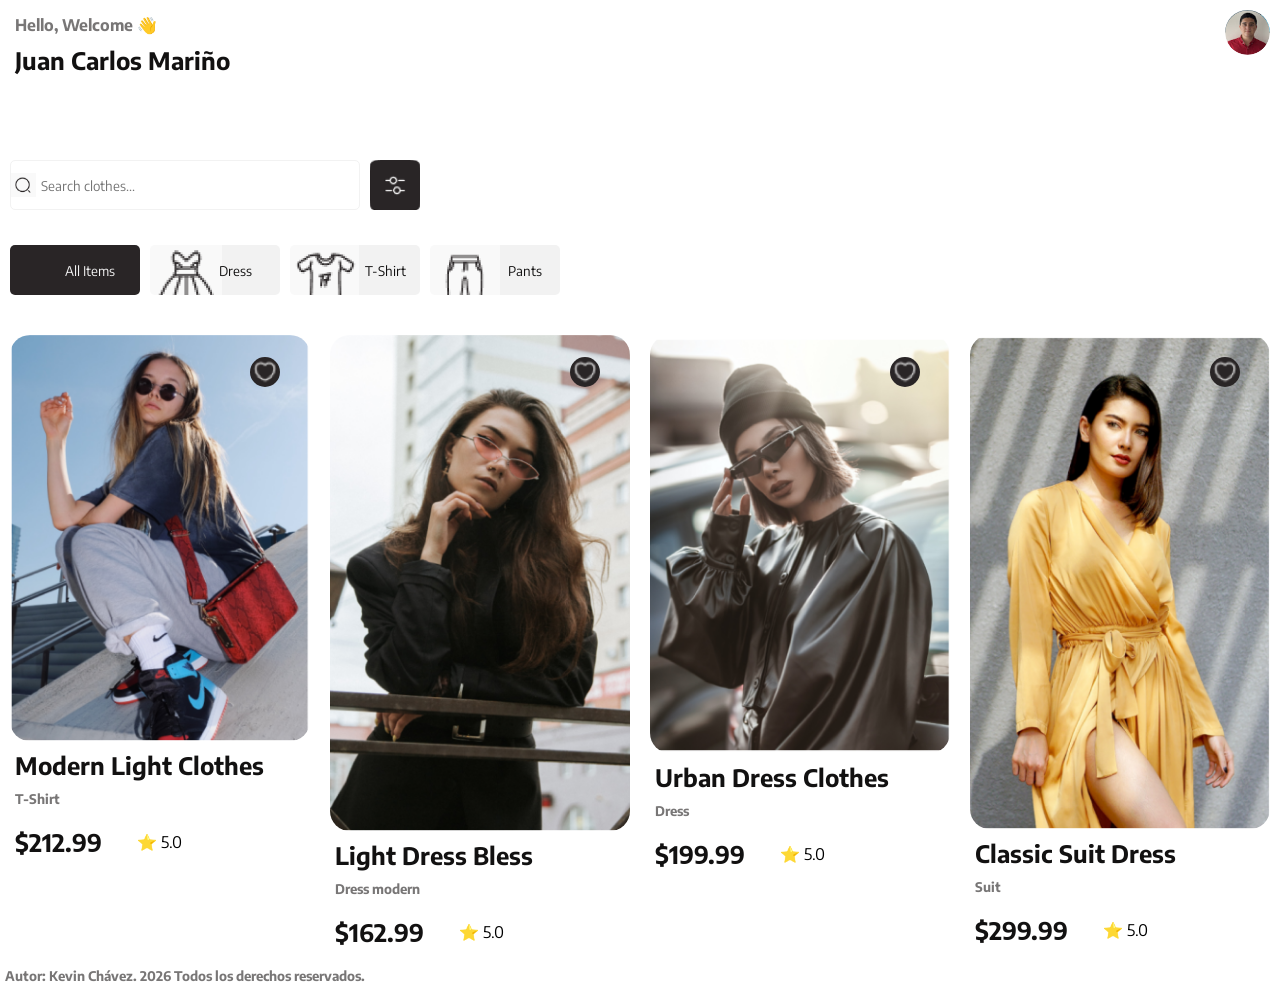
==== index.html @ 555eacb0 "feat: :sparkles: Se añade contenido a sitio de checkout" ====
<!DOCTYPE html>
<html lang="en">
<head>
    <meta charset="UTF-8">
    <meta name="viewport" content="width=device-width, initial-scale=1.0">
    <title>AppEcommerce</title>
    <link rel="stylesheet" href="css/style.css">
</head>
<body>
    <header class="encabezado">
        <div class="bienvenida" id="inicio">
            <h4>Hello, Welcome &#128075;</h4>
            <h2>Juan Carlos Mariño</h2>
        </div>
        <div class="usuario">
            <img src="storage/img/login.png">
        </div>
        <nav>
        <!--<ul class="menu">
                <li><a href="#inicio"><img src="storage/img/inicio.png"></a></li>
                <li><a href="views/checkout.html"><img src="storage/img/checkout.png"></a></li>
                <li><a href="#inicio"><img src="storage/img/favMenu.png"></a></li>
                <li><a href="#contacto"><img src="storage/img/perfil.png"></a></li>
            </ul>-->
        </nav>
    </header>
    <main>
        <section class="filtros">
                <input type="text" placeholder="Search clothes...">
                <button><img src="storage/img/filter.png"></button>
        </section>
        <section class="categorias">
            <button class="all">All Items</button>
            <button class="dress">Dress</button>
            <button class="tshirt">T-Shirt</button>
            <button class="pants">Pants</button>
        </section>
        <section class="catalogo">
            <article class="producto">
                <div class="favorito"></div>
                <a href="views/detail.html"><img src="storage/img/imagen1.png"></a>
                <h2>Modern Light Clothes</h2>
                <h5>T-Shirt</h5>
                <div>
                    <h2>$212.99</h2>
                    <p>&#11088; 5.0</p>
                </div>
            </article>
            <article class="producto">
                <div class="favorito"></div>
                <a href="views/detail.html"><img src="storage/img/imagen2.png"></a>
                <h2>Light Dress Bless</h2>
                <h5>Dress modern</h5>
                <div>
                    <h2>$162.99</h2>
                    <p>&#11088; 5.0</p>
                </div>
            </article>
            <article class="producto">
                <div class="favorito"></div>
                <a href="views/detail.html"><img src="storage/img/imagen3.png"></a>
                <h2>Urban Dress Clothes</h2>
                <h5>Dress</h5>
                <div>
                    <h2>$199.99</h2>
                    <p>&#11088; 5.0</p>
                </div>
            </article>
            <article class="producto">
                <div class="favorito"></div>
                <a href="views/detail.html"><img src="storage/img/imagen4.png"></a>
                <h2>Classic Suit Dress</h2>
                <h5>Suit</h5>
                <div>
                    <h2>$299.99</h2>
                    <p>&#11088; 5.0</p>
                </div>
            </article>
        </section>
        
        <footer>
            <h5>Autor: Kevin Chávez. 2026 Todos los derechos reservados.</h5>
        </footer>
    </main>
</body>
</html>
---- css/style.css ----
@import url(variables.css);

* {
    margin: 0px;
    padding: 0px;
    box-sizing: border-box;
}

body {
    font-family: var(--font);
    background-color: white;
}

h2 {
    color: var(--color05);
    padding: 5px;
}

h4 {
    color: var(--color02);
    padding: 5px;
}

h5 {
    color: var(--color02);
    padding: 5px;
}

header {
    display: grid;
    grid-template-columns: repeat(2, 1fr);
}

header div {
    display: flex;
    flex-direction: column;
    margin: 10px;
}

.usuario {
    align-items:end;
}

.usuario img {
    width: 45px;
    border-radius: 50%;
}

nav {
    display: flex;
    justify-content: end;
    align-items: center;
    margin: 10px;
    position:sticky;
    top: 90%;
    right: 0;
    justify-content: space-between;
    padding: 20px;
    z-index: 100;
}

menu {
    list-style-type: none;
    display: flex;
    gap: 20px;
}

.filtros {
    display: flex;
    gap: 10px;
    margin: 10px;
}

.filtros input {
    border: 1px solid;
    border-color: var(--color04);
    border-radius: 5px;
    padding: 8px;
    padding-left: 30px;
    background-image: url('../storage/img/lupa.png') ;
    background-size: 25px;
    background-repeat: no-repeat;
    background-position: left center;
    width: 100%;
    height: 50px;
    font-family: var(--font);
}

.filtros button {
    border: none;
    border-radius: 5px;
    cursor: pointer;
    width: 50px;
    height: 50px;
    background-color: var(--color01);
    align-items: center;
}

.filtros button img {
    width: 50px;
    height: 50px;
}

.categorias {
    display: flex;
    gap: 10px;
    margin: 10px;
    padding-top: 25px;
}

.categorias button {
    border: none;
    border-radius: 5px;
    cursor: pointer;
    width: 130px;
    height: 50px;
    font-family: var(--font);
    
}

.all {
    background-color: var(--color01);
    color: var(--color04);
    background-image: url('../storage/img/all.png');
    background-repeat: no-repeat;
    padding-left: 30px;
}

.dress {
    background-color: var(--color04);
    color: var(--color05);
    background-image: url('../storage/img/dress.png');
    background-repeat: no-repeat;
    padding-left: 40px;
}

.tshirt {
    background-color: var(--color04);
    color: var(--color05);
    background-image: url('../storage/img/shirt.png');
    background-repeat: no-repeat;
    padding-left: 60px;
}

.pants {
    background-color: var(--color04);
    color: var(--color05);
    background-image: url('../storage/img/pants.png');
    background-repeat: no-repeat;
    padding-left: 60px;
}

.catalogo {
    display: grid;
    grid-template-columns: repeat(2, 1fr);
    gap: 20px;
    margin: 10px;
}

.producto {
    display: flex;
    flex-direction: column;
    border-radius: 15px;
}

.producto img {
    width: 100%;
    border-radius: 20px;
}

.producto div {
    display: flex;
    align-items: center;
    gap: 30px;
    padding-top: 10px;
}

.favorito {
    position:relative;
    top: 8%;
    left: 80%;
    width: 30px;
    height: 30px;
    background-image: url('../storage/img/favOff.png');
    background-size:cover;
    background-repeat: no-repeat;
    cursor: pointer;
    border-radius: 50%;
}

/*.favorito input {
    opacity: 0;
    width: 0;
    height: 0;
}*/
/*.favLabel {
    width: 30px;
    height: 30px;
    cursor: pointer;
    border-radius: 50%;
}
.fav:checked + .favLabel {
    background-image: url('../storage/img/favOn.png');
}*/

@media (min-width: 761px) {
    .filtros input {
        width: 350px;
    }

    .catalogo {
        grid-template-columns: repeat(3, 1fr);
    }
}

@media (min-width: 991px) {
    .filtros input {
        width: 350px;
    }

    .catalogo {
        grid-template-columns: repeat(4, 1fr);
    }
}
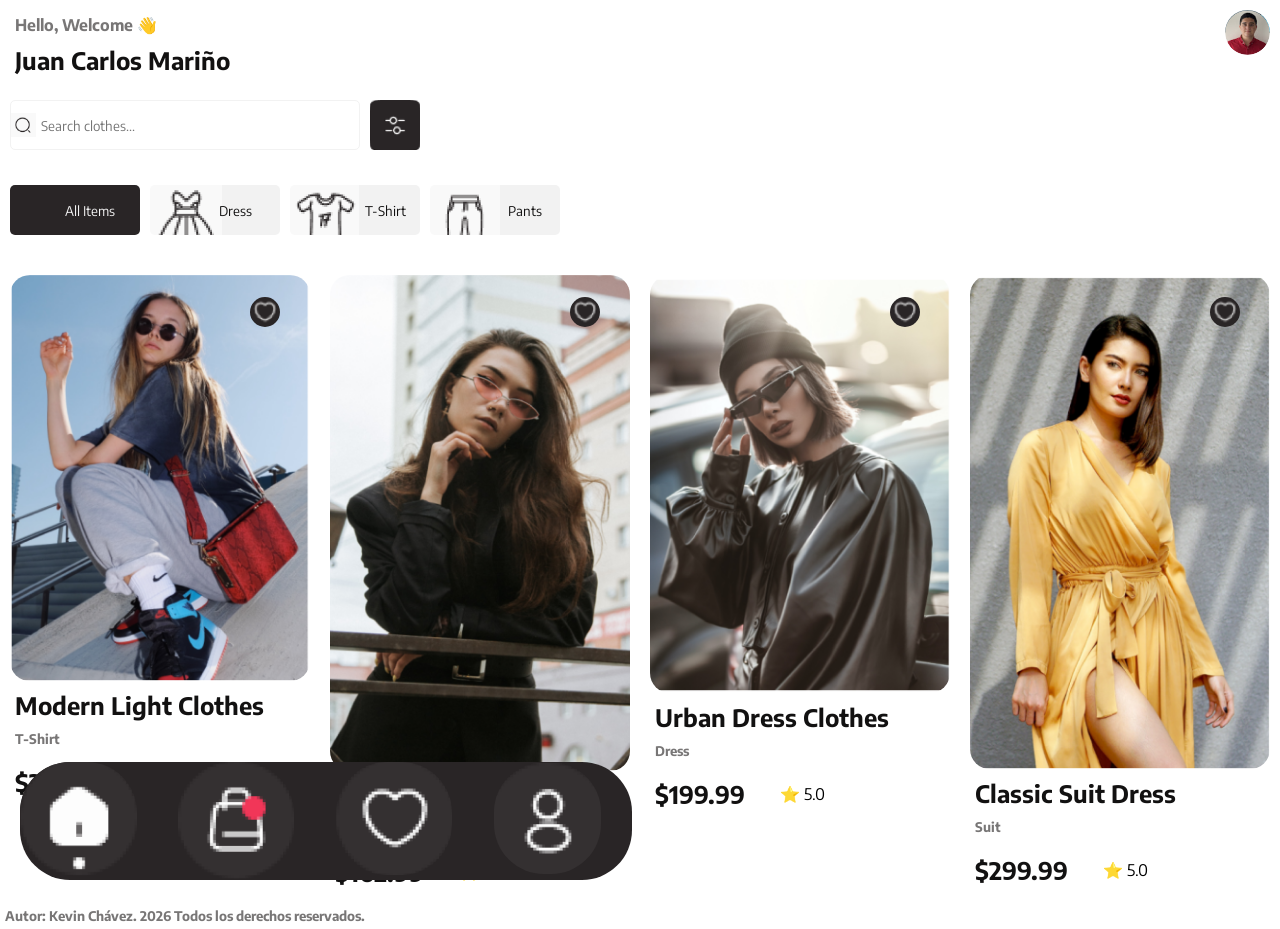
==== commit 5124f9a4: "feat: :sparkles: cambios en estilo y se añade menu inferior" ====
--- a/index.html
+++ b/index.html
@@ -15,14 +15,6 @@
         <div class="usuario">
             <img src="storage/img/login.png">
         </div>
-        <nav>
-        <!--<ul class="menu">
-                <li><a href="#inicio"><img src="storage/img/inicio.png"></a></li>
-                <li><a href="views/checkout.html"><img src="storage/img/checkout.png"></a></li>
-                <li><a href="#inicio"><img src="storage/img/favMenu.png"></a></li>
-                <li><a href="#contacto"><img src="storage/img/perfil.png"></a></li>
-            </ul>-->
-        </nav>
     </header>
     <main>
         <section class="filtros">
@@ -77,7 +69,14 @@
                 </div>
             </article>
         </section>
-        
+        <nav>
+            <ul class="menu">
+                <li><a href="#inicio"><img src="storage/img/inicio.png"></a></li>
+                <li><a href="views/checkout.html"><img src="storage/img/checkout.png"></a></li>
+                <li><a href="#inicio"><img src="storage/img/favMenu.png"></a></li>
+                <li><a href="#inicio"><img src="storage/img/perfil.png"></a></li>
+            </ul>
+        </nav>
         <footer>
             <h5>Autor: Kevin Chávez. 2026 Todos los derechos reservados.</h5>
         </footer>
--- a/css/style.css
+++ b/css/style.css
@@ -44,25 +44,6 @@
 .usuario img {
     width: 45px;
     border-radius: 50%;
-}
-
-nav {
-    display: flex;
-    justify-content: end;
-    align-items: center;
-    margin: 10px;
-    position:sticky;
-    top: 90%;
-    right: 0;
-    justify-content: space-between;
-    padding: 20px;
-    z-index: 100;
-}
-
-menu {
-    list-style-type: none;
-    display: flex;
-    gap: 20px;
 }
 
 .filtros {
@@ -115,7 +96,6 @@
     width: 130px;
     height: 50px;
     font-family: var(--font);
-    
 }
 
 .all {
@@ -203,6 +183,38 @@
     background-image: url('../storage/img/favOn.png');
 }*/
 
+nav {
+    padding: 20px;
+    position: fixed;
+    bottom: 0;
+    left: 0;
+}
+
+.menu {
+    background-color: var(--color01);
+    border-radius: 50px;
+    display: grid;
+    grid-template-columns: repeat(4, 1fr);
+    gap: 20px;   
+    position:initial;
+}
+
+.menu li {
+    display: flex;
+    flex: 1;
+    cursor: pointer;
+}
+
+.menu li img {
+    width: 85%;
+    border-radius: 50px;
+    display: flex;
+    flex-direction: column;
+    align-items: center;
+    justify-content: center;
+    text-decoration: none;
+}
+
 @media (min-width: 761px) {
     .filtros input {
         width: 350px;
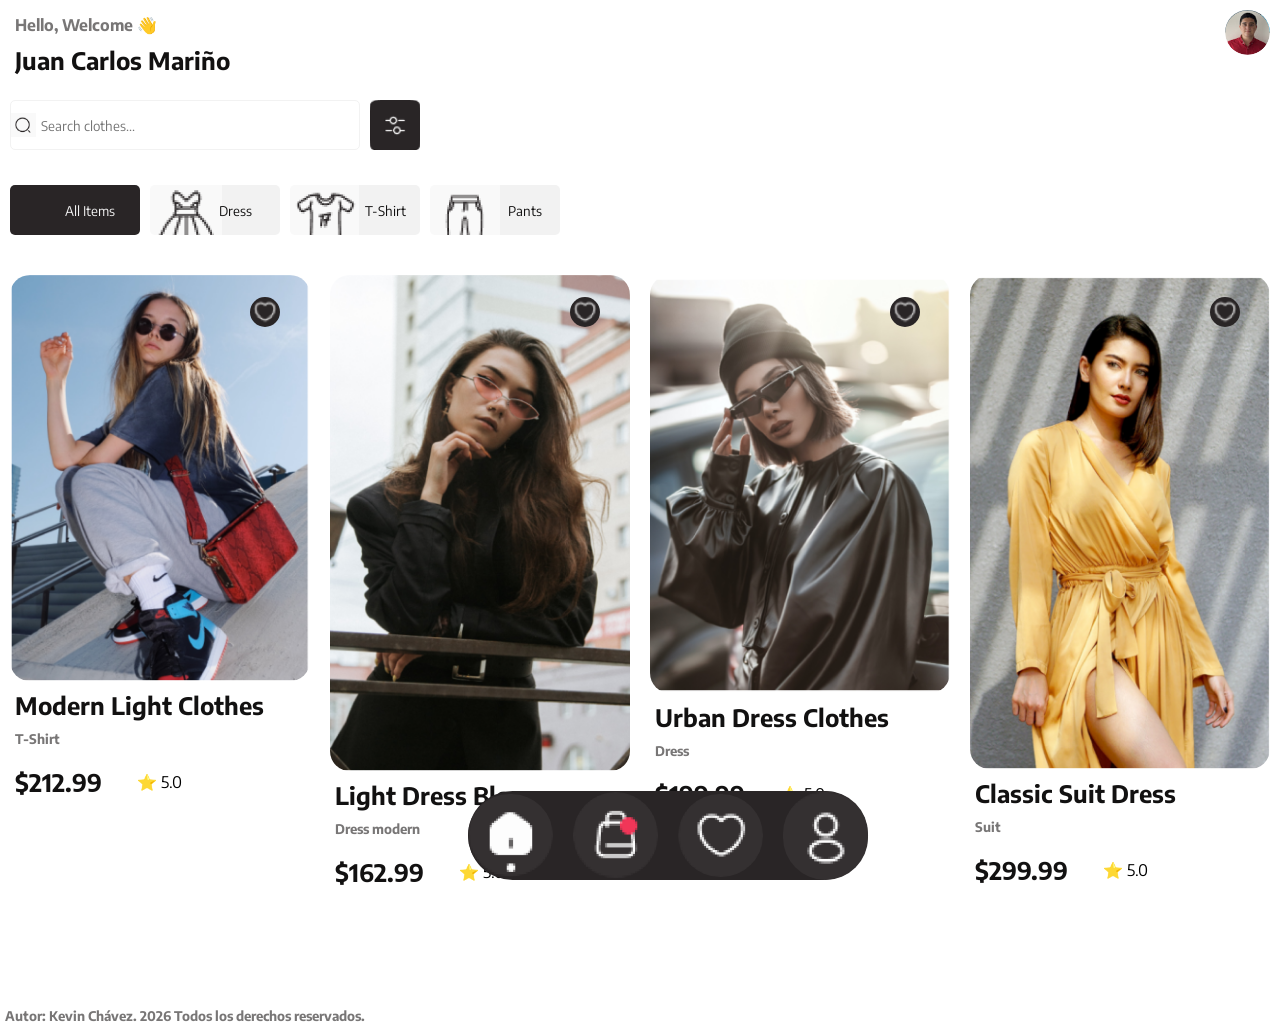
==== commit cac8ed12: "style: :lipstick: Cambio en menu flotante" ====
--- a/index.html
+++ b/index.html
@@ -69,14 +69,16 @@
                 </div>
             </article>
         </section>
-        <nav>
-            <ul class="menu">
-                <li><a href="#inicio"><img src="storage/img/inicio.png"></a></li>
-                <li><a href="views/checkout.html"><img src="storage/img/checkout.png"></a></li>
-                <li><a href="#inicio"><img src="storage/img/favMenu.png"></a></li>
-                <li><a href="#inicio"><img src="storage/img/perfil.png"></a></li>
-            </ul>
-        </nav>
+        <div class="contenedorMenu">
+            <nav>
+                <ul class="menu">
+                    <li><a href="#inicio"><img src="storage/img/inicio.png"></a></li>
+                    <li><a href="views/checkout.html"><img src="storage/img/checkout.png"></a></li>
+                    <li><a href="#inicio"><img src="storage/img/favMenu.png"></a></li>
+                    <li><a href="#inicio"><img src="storage/img/perfil.png"></a></li>
+                </ul>
+            </nav>
+        </div>
         <footer>
             <h5>Autor: Kevin Chávez. 2026 Todos los derechos reservados.</h5>
         </footer>
--- a/css/style.css
+++ b/css/style.css
@@ -182,37 +182,51 @@
 .fav:checked + .favLabel {
     background-image: url('../storage/img/favOn.png');
 }*/
+.contenedorMenu {
+    position: fixed;
+    bottom: 0;
+    
+    display: flex;
+    justify-content: center;
+    transform: translateX(15vw)
+}
 
 nav {
     padding: 20px;
-    position: fixed;
-    bottom: 0;
-    left: 0;
 }
 
 .menu {
     background-color: var(--color01);
     border-radius: 50px;
-    display: grid;
-    grid-template-columns: repeat(4, 1fr);
+    display: flex;
+    /*grid-template-columns: repeat(4, 1fr);*/
     gap: 20px;   
-    position:initial;
+    /*position:initial;*/
+    justify-content: center;
+    align-items: center;
+    
 }
 
 .menu li {
     display: flex;
     flex: 1;
     cursor: pointer;
+    align-items: center;
+    justify-content: center;
 }
 
 .menu li img {
-    width: 85%;
+    width: 85px;
     border-radius: 50px;
     display: flex;
     flex-direction: column;
     align-items: center;
     justify-content: center;
     text-decoration: none;
+}
+
+footer {
+    padding-top: 100px;
 }
 
 @media (min-width: 761px) {
@@ -223,6 +237,10 @@
     .catalogo {
         grid-template-columns: repeat(3, 1fr);
     }
+    
+    .contenedorMenu {
+        transform: translateX(25vw)
+    }
 }
 
 @media (min-width: 991px) {
@@ -233,5 +251,9 @@
     .catalogo {
         grid-template-columns: repeat(4, 1fr);
     }
-}
-
+
+    .contenedorMenu {
+        transform: translateX(35vw)
+    }
+}
+
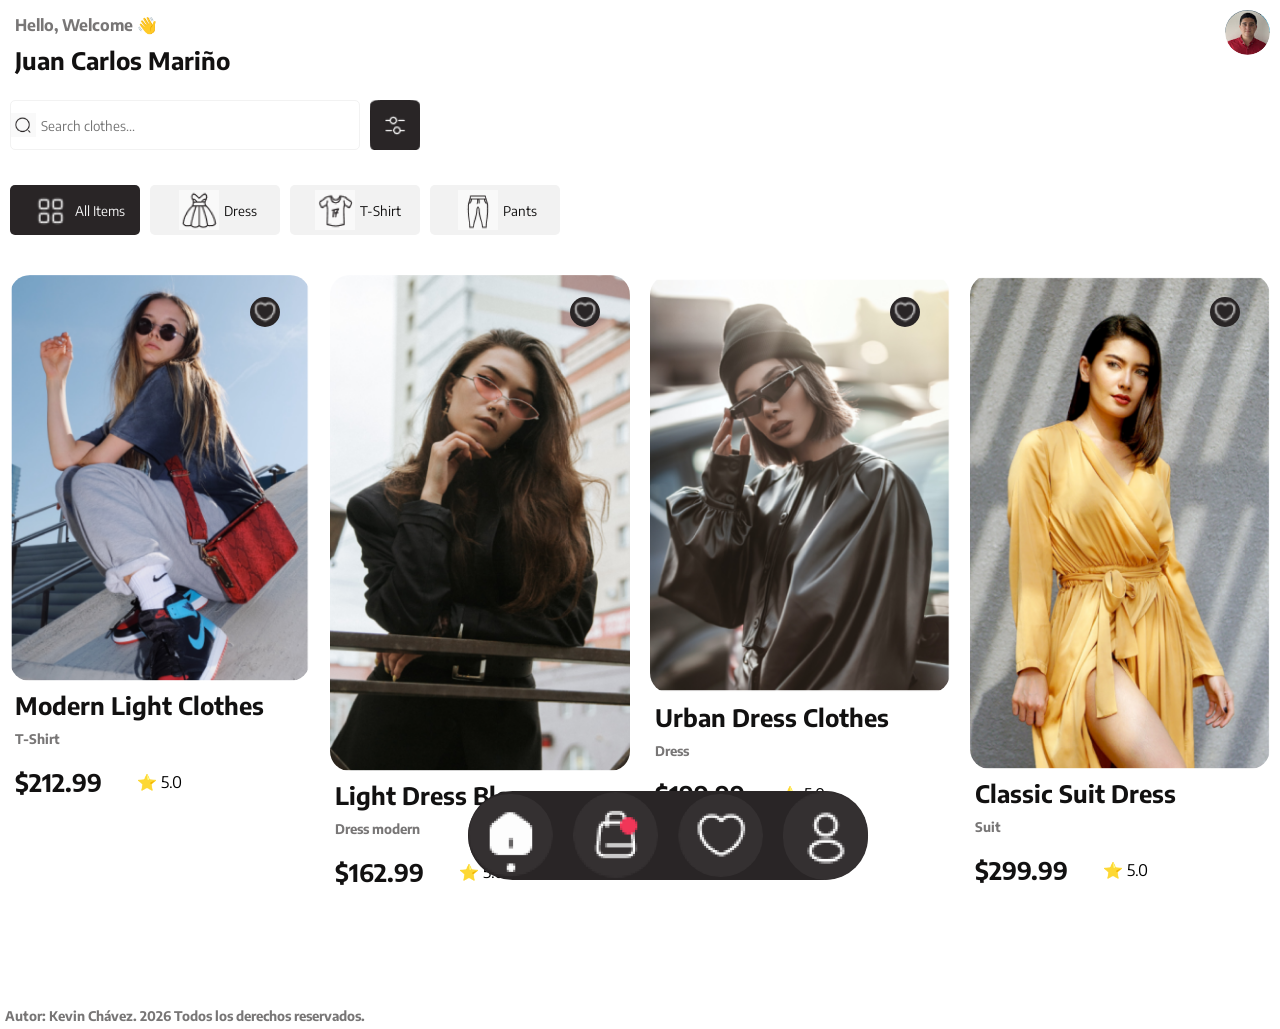
==== commit c16a9d7d: "style: :lipstick: Cambios y mejoras en estilos" ====
--- a/index.html
+++ b/index.html
@@ -22,10 +22,10 @@
                 <button><img src="storage/img/filter.png"></button>
         </section>
         <section class="categorias">
-            <button class="all">All Items</button>
-            <button class="dress">Dress</button>
-            <button class="tshirt">T-Shirt</button>
-            <button class="pants">Pants</button>
+            <button class="all"><img src="/storage/img/All.png">All Items</button>
+            <button class="dress"><img src="/storage/img/dress.png">Dress</button>
+            <button class="tshirt"><img src="/storage/img/shirt.png">T-Shirt</button>
+            <button class="pants"><img src="/storage/img/pants.png">Pants</button>
         </section>
         <section class="catalogo">
             <article class="producto">
--- a/css/style.css
+++ b/css/style.css
@@ -10,6 +10,7 @@
     font-family: var(--font);
     background-color: white;
 }
+
 
 h2 {
     color: var(--color05);
@@ -96,38 +97,40 @@
     width: 130px;
     height: 50px;
     font-family: var(--font);
+    justify-content: center;
+    align-items: center;
+    gap: 5px;
+    display: inline-flex;
+}
+
+.categorias button img {
+    width: 40px;
+    height: 40px;
 }
 
 .all {
     background-color: var(--color01);
     color: var(--color04);
-    background-image: url('../storage/img/all.png');
-    background-repeat: no-repeat;
-    padding-left: 30px;
+    padding-left: 5px;
+
 }
 
 .dress {
     background-color: var(--color04);
     color: var(--color05);
-    background-image: url('../storage/img/dress.png');
-    background-repeat: no-repeat;
-    padding-left: 40px;
+    padding-left: 5px;
 }
 
 .tshirt {
     background-color: var(--color04);
     color: var(--color05);
-    background-image: url('../storage/img/shirt.png');
-    background-repeat: no-repeat;
-    padding-left: 60px;
+    padding-left: 5px;
 }
 
 .pants {
     background-color: var(--color04);
     color: var(--color05);
-    background-image: url('../storage/img/pants.png');
-    background-repeat: no-repeat;
-    padding-left: 60px;
+    padding-left: 5px;
 }
 
 .catalogo {
@@ -141,6 +144,10 @@
     display: flex;
     flex-direction: column;
     border-radius: 15px;
+}
+
+.producto img:hover {
+    width: 104%;
 }
 
 .producto img {
@@ -185,7 +192,6 @@
 .contenedorMenu {
     position: fixed;
     bottom: 0;
-    
     display: flex;
     justify-content: center;
     transform: translateX(15vw)
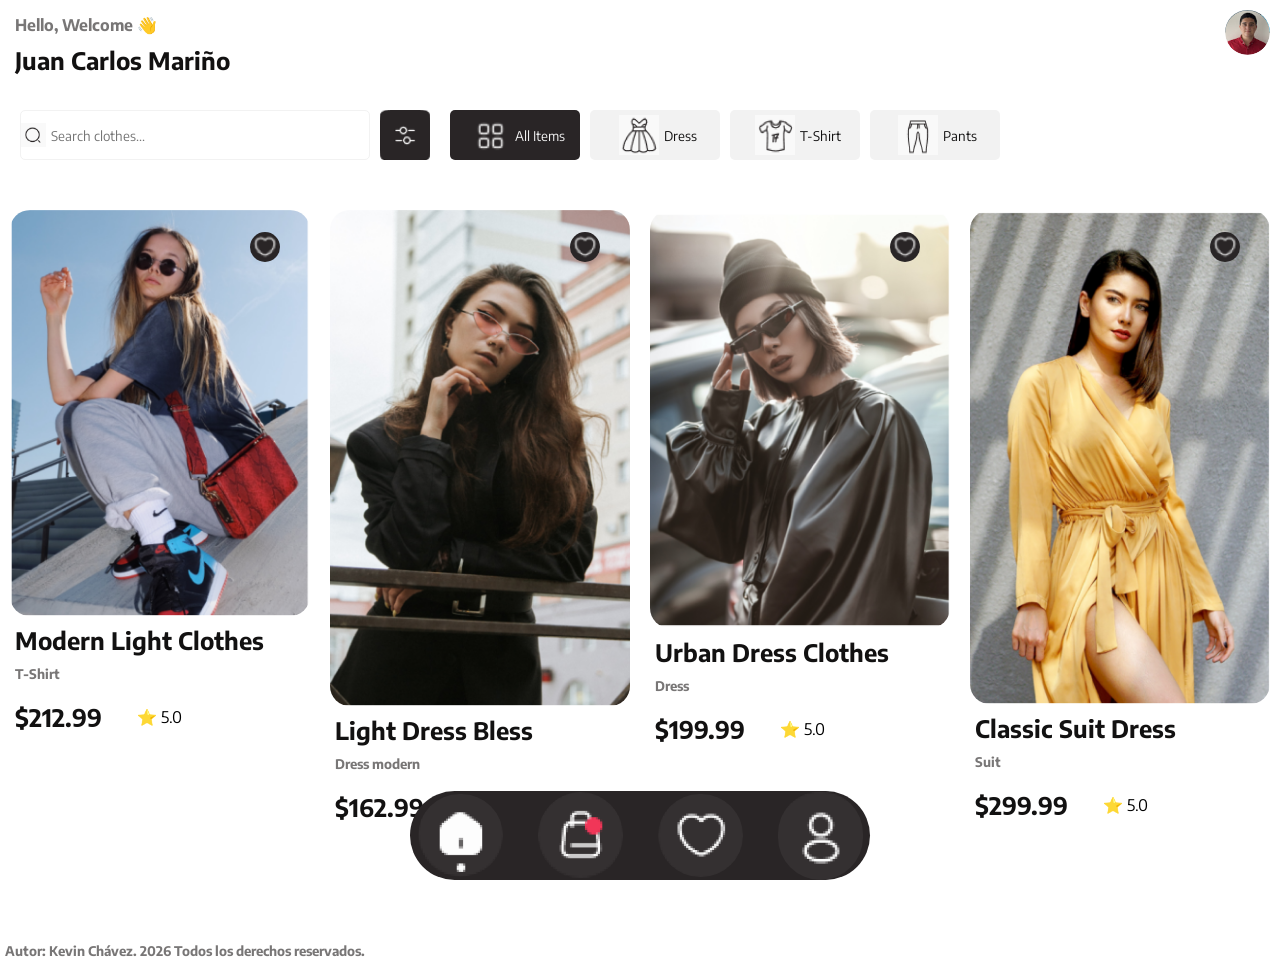
==== commit bca955f9: "style: :lipstick: Correciones en responsive" ====
--- a/index.html
+++ b/index.html
@@ -17,16 +17,18 @@
         </div>
     </header>
     <main>
-        <section class="filtros">
-                <input type="text" placeholder="Search clothes...">
-                <button><img src="storage/img/filter.png"></button>
-        </section>
-        <section class="categorias">
-            <button class="all"><img src="/storage/img/All.png">All Items</button>
-            <button class="dress"><img src="/storage/img/dress.png">Dress</button>
-            <button class="tshirt"><img src="/storage/img/shirt.png">T-Shirt</button>
-            <button class="pants"><img src="/storage/img/pants.png">Pants</button>
-        </section>
+        <div class="contenedorFiltros">
+            <section class="filtros">
+                    <input type="text" placeholder="Search clothes...">
+                    <button><img src="storage/img/filter.png"></button>
+            </section>
+            <section class="categorias">
+                <button class="all"><img src="storage/img/All.png">All Items</button>
+                <button class="dress"><img src="storage/img/dress.png">Dress</button>
+                <button class="tshirt"><img src="storage/img/shirt.png">T-Shirt</button>
+                <button class="pants"><img src="storage/img/pants.png">Pants</button>
+            </section>
+        </div>
         <section class="catalogo">
             <article class="producto">
                 <div class="favorito"></div>
--- a/css/style.css
+++ b/css/style.css
@@ -46,6 +46,8 @@
     width: 45px;
     border-radius: 50%;
 }
+
+
 
 .filtros {
     display: flex;
@@ -88,6 +90,7 @@
     gap: 10px;
     margin: 10px;
     padding-top: 25px;
+    
 }
 
 .categorias button {
@@ -101,6 +104,10 @@
     align-items: center;
     gap: 5px;
     display: inline-flex;
+}
+
+.categorias button:active {
+    background-color: var(--color03);
 }
 
 .categorias button img {
@@ -175,6 +182,9 @@
     border-radius: 50%;
 }
 
+.favorito:active {
+    background-image: url('../storage/img/favOn.png');
+}
 /*.favorito input {
     opacity: 0;
     width: 0;
@@ -194,20 +204,20 @@
     bottom: 0;
     display: flex;
     justify-content: center;
-    transform: translateX(15vw)
+    left: 30%;
+    right: 30%;
 }
 
 nav {
     padding: 20px;
+    width: 500px;
 }
 
 .menu {
     background-color: var(--color01);
     border-radius: 50px;
     display: flex;
-    /*grid-template-columns: repeat(4, 1fr);*/
     gap: 20px;   
-    /*position:initial;*/
     justify-content: center;
     align-items: center;
     
@@ -244,22 +254,27 @@
         grid-template-columns: repeat(3, 1fr);
     }
     
-    .contenedorMenu {
-        transform: translateX(25vw)
-    }
 }
 
 @media (min-width: 991px) {
+    
     .filtros input {
         width: 350px;
     }
 
+    .categorias {
+        padding-top: 0px;
+    }
+
+    .contenedorFiltros {
+        display: flex;
+        
+        margin: 10px;
+    }
+
     .catalogo {
         grid-template-columns: repeat(4, 1fr);
     }
 
-    .contenedorMenu {
-        transform: translateX(35vw)
-    }
-}
-
+}
+
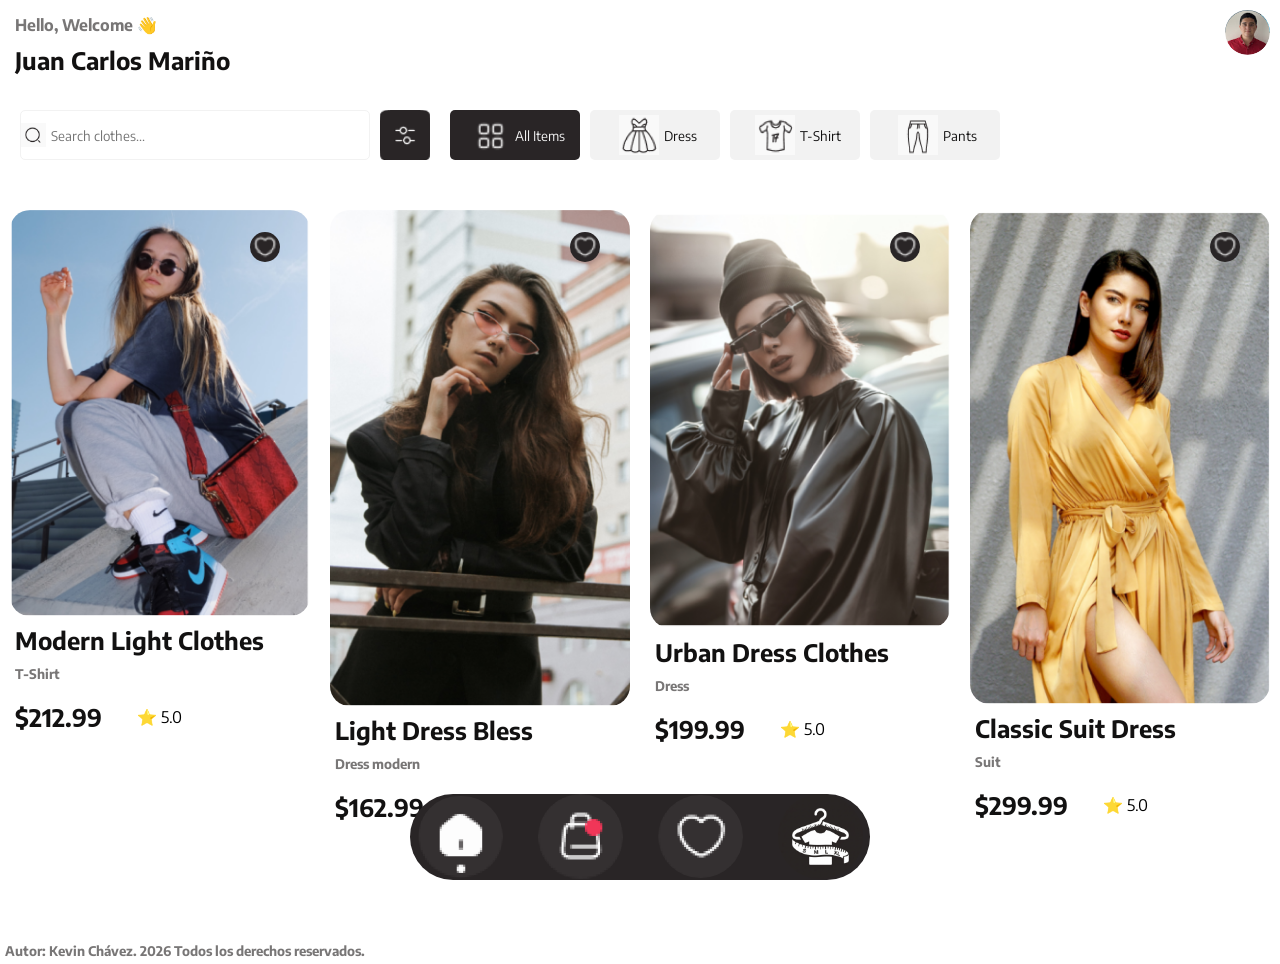
==== commit 9f14d90c: "feat: :sparkles: Se añaden los archivos para el sitio de Tabla de Tallas" ====
--- a/index.html
+++ b/index.html
@@ -77,7 +77,7 @@
                     <li><a href="#inicio"><img src="storage/img/inicio.png"></a></li>
                     <li><a href="views/checkout.html"><img src="storage/img/checkout.png"></a></li>
                     <li><a href="#inicio"><img src="storage/img/favMenu.png"></a></li>
-                    <li><a href="#inicio"><img src="storage/img/perfil.png"></a></li>
+                    <li><a href="#inicio"><img src="storage/img/tallas.png"></a></li>
                 </ul>
             </nav>
         </div>
